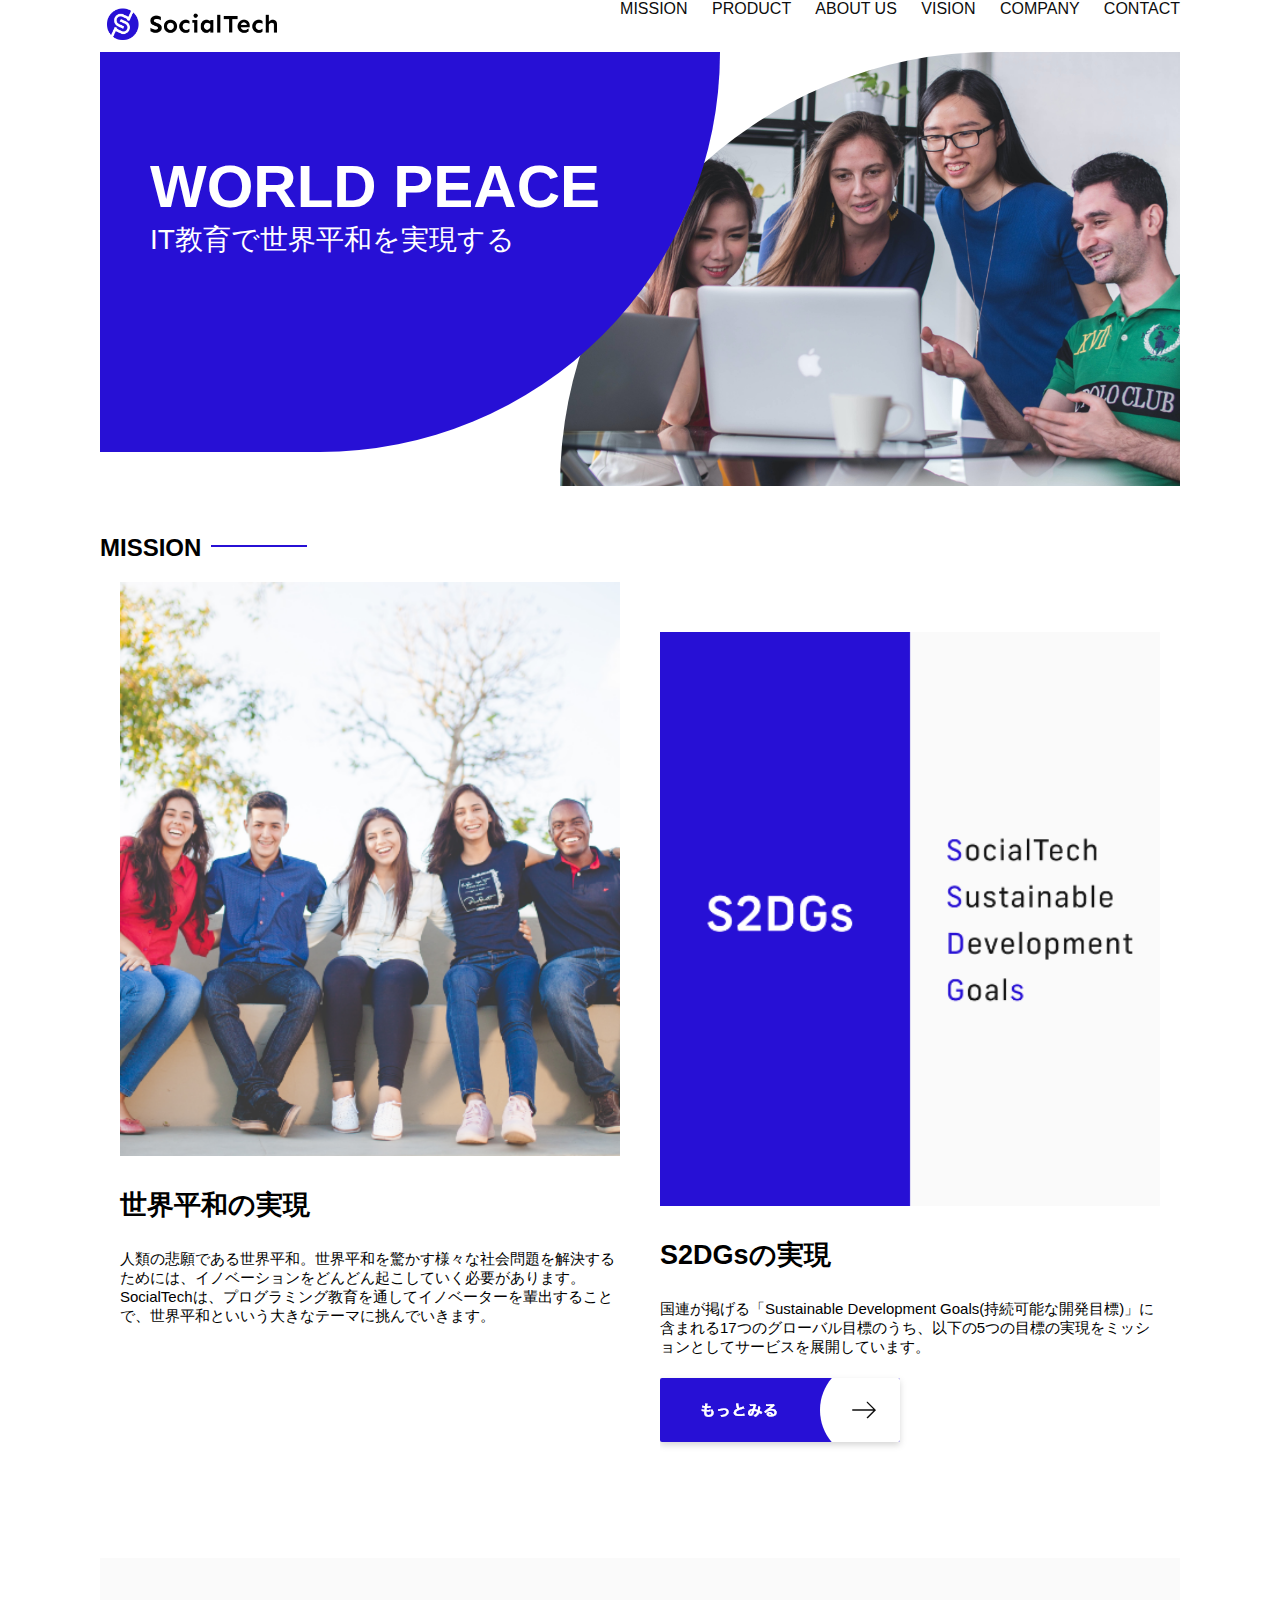
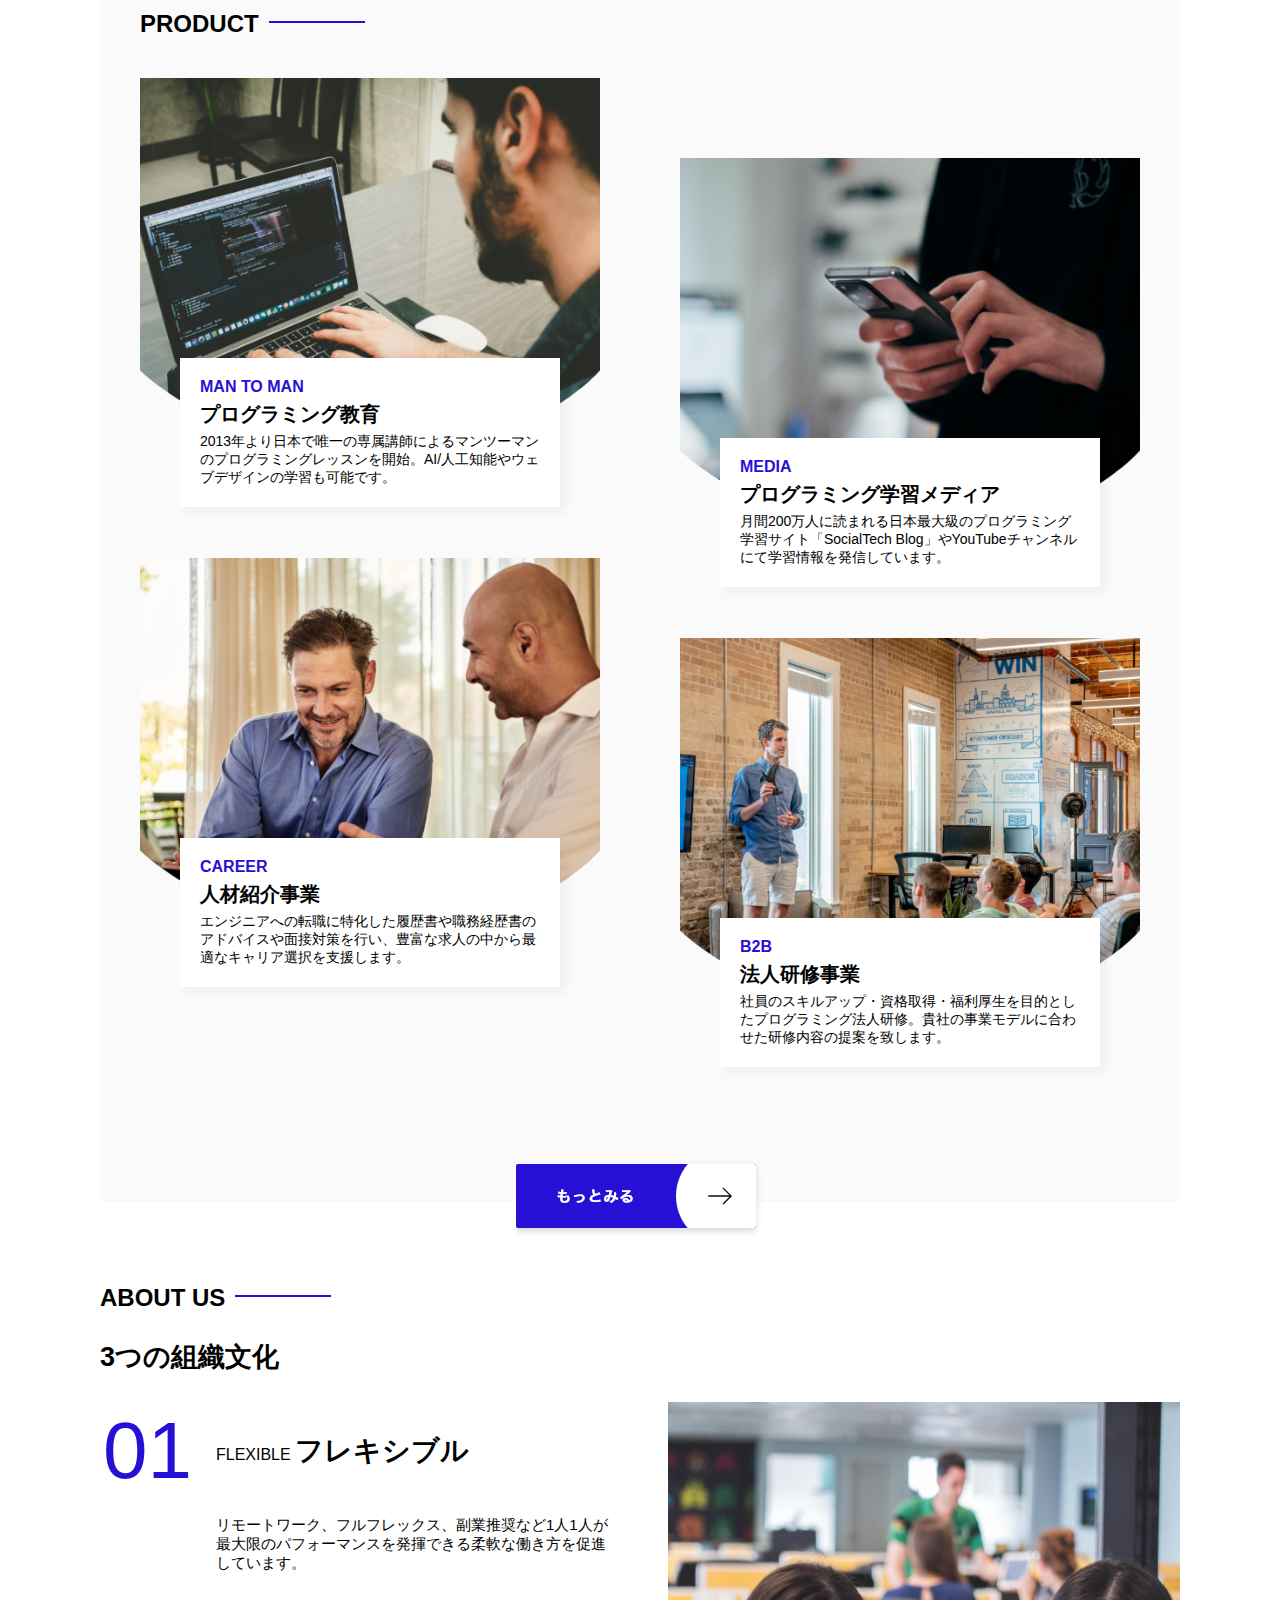
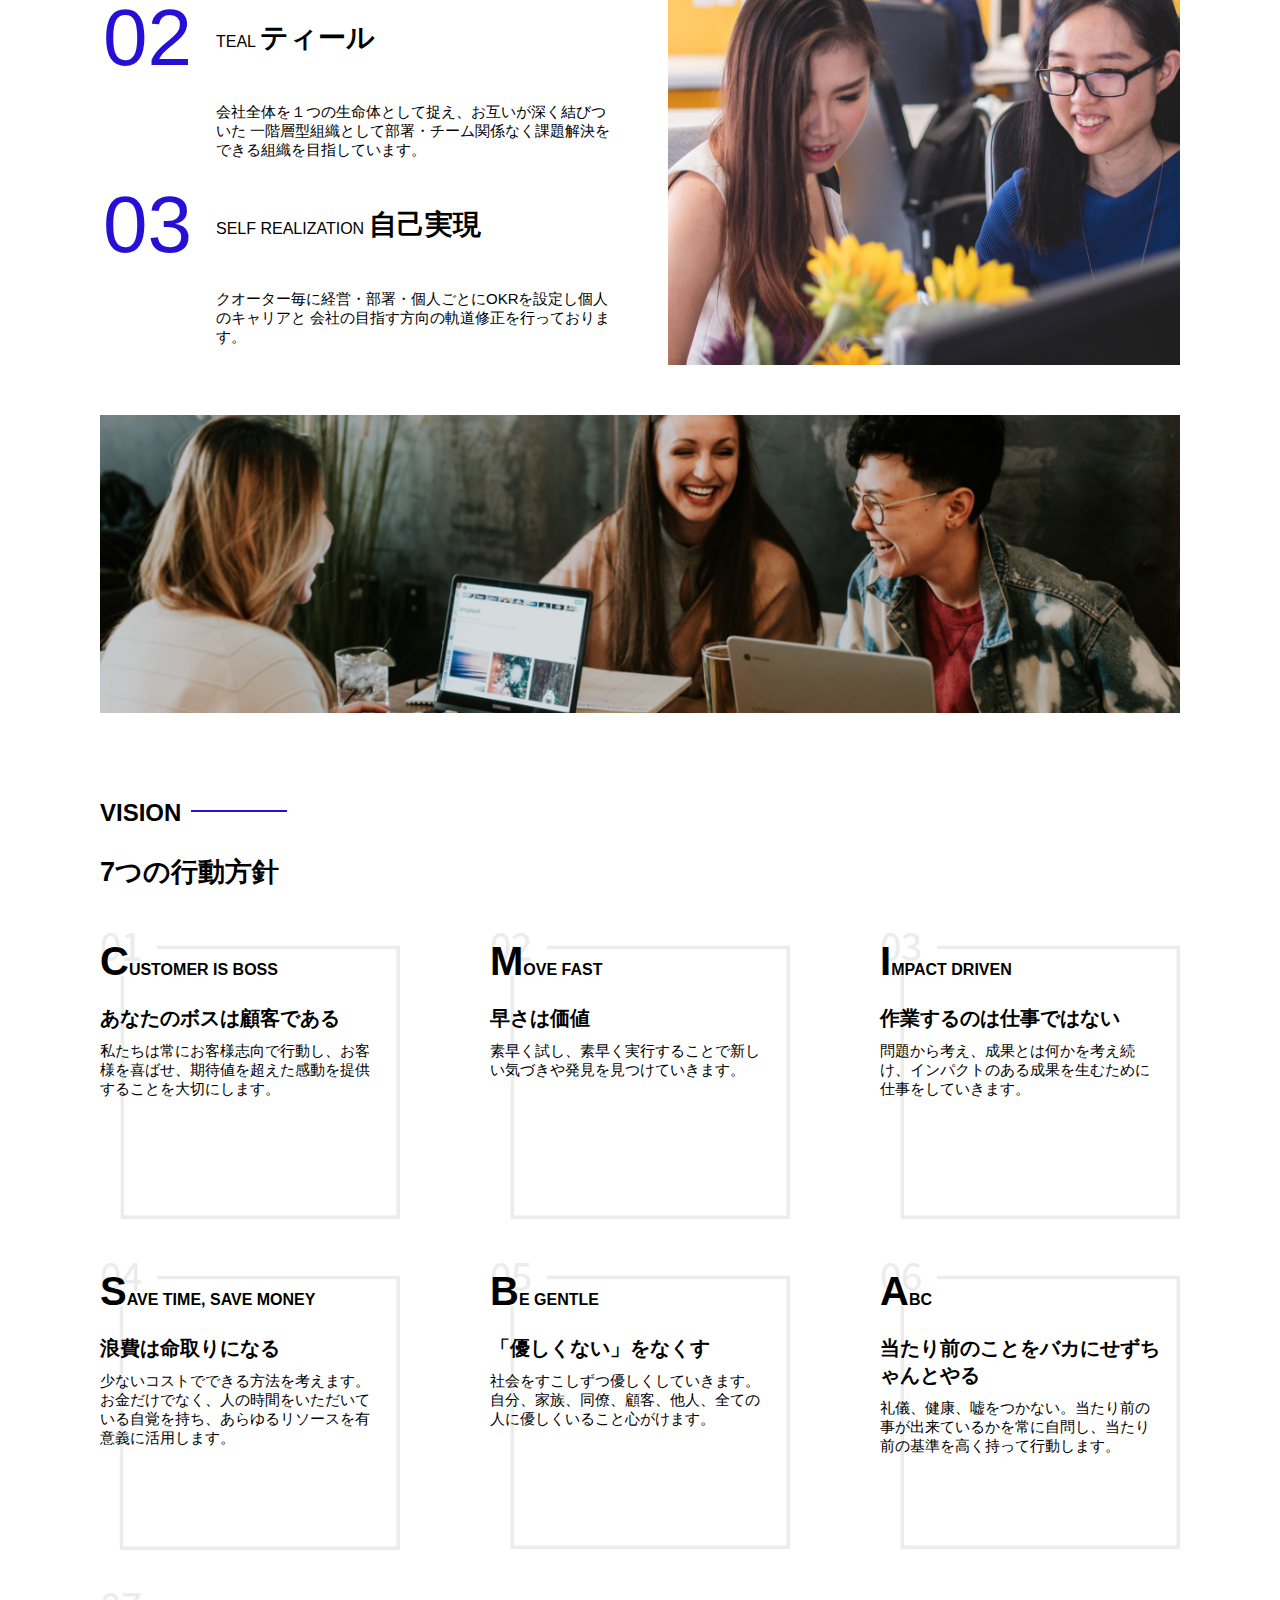
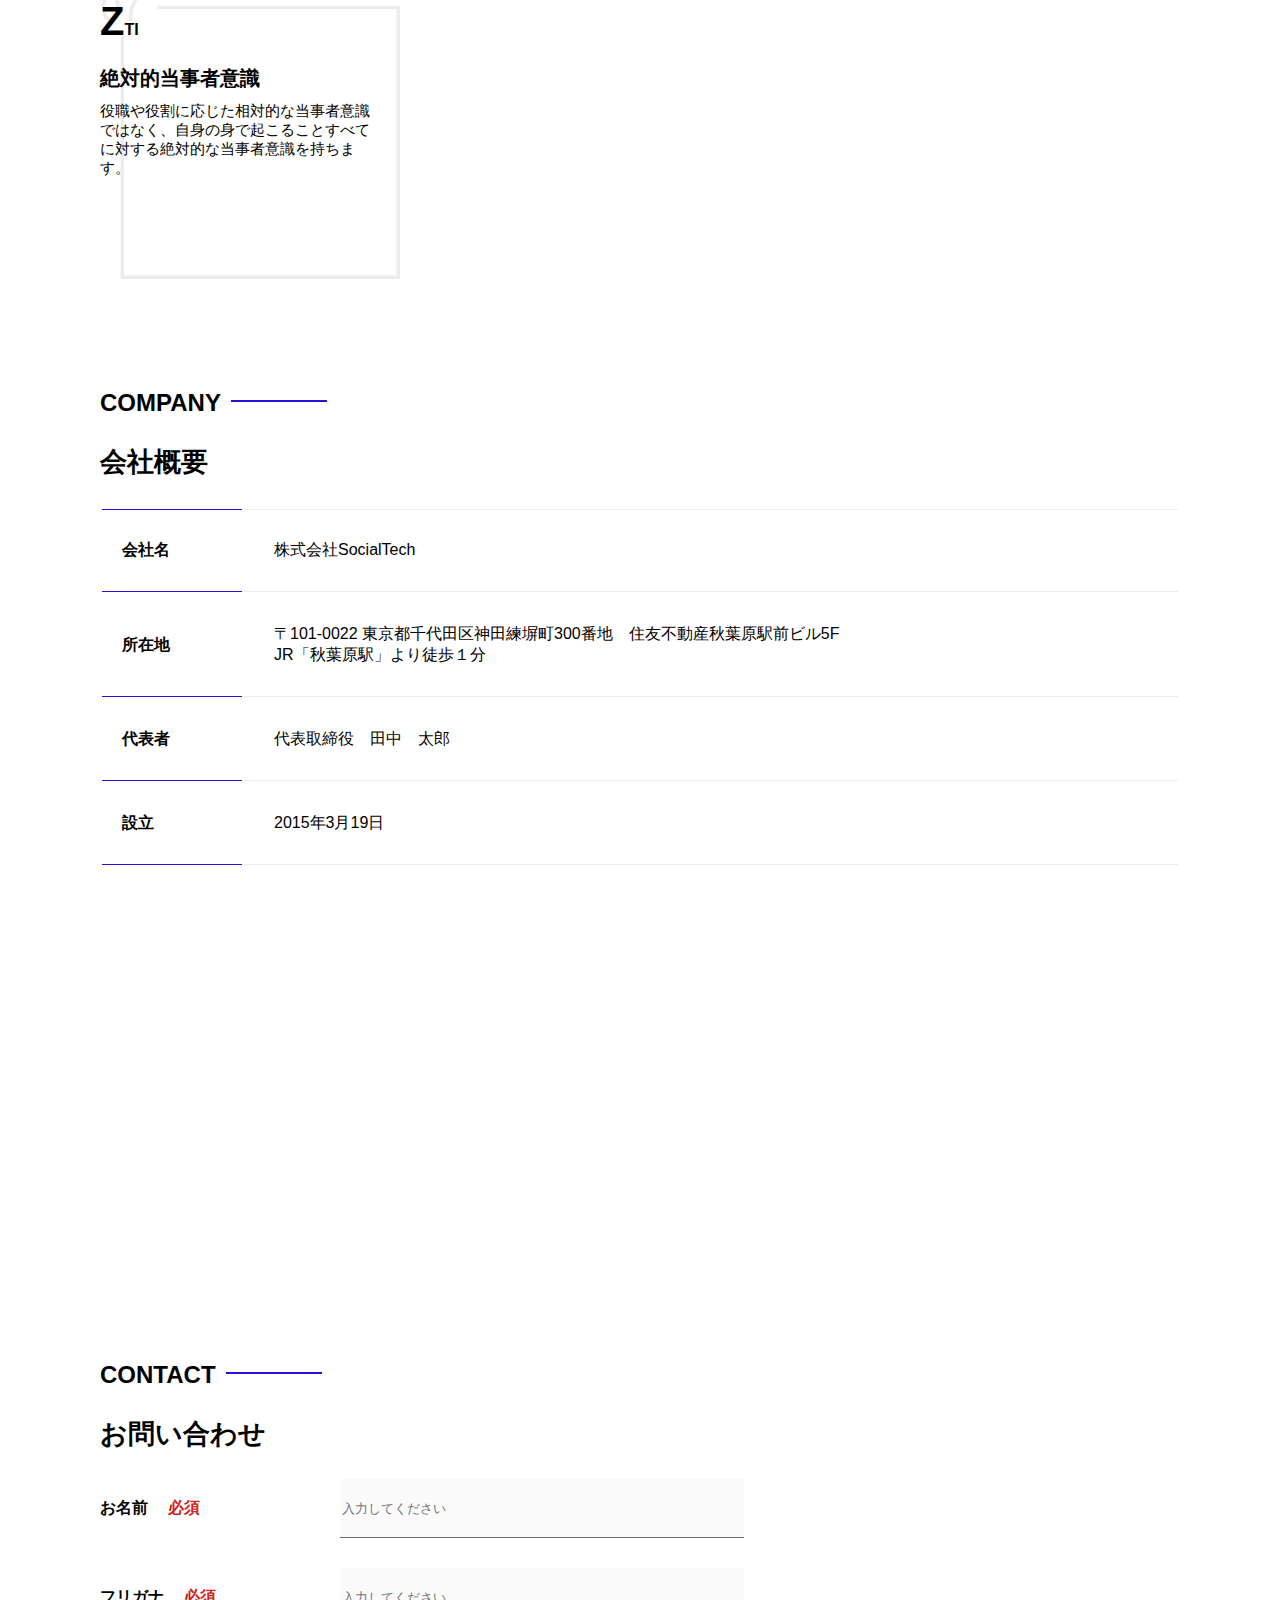
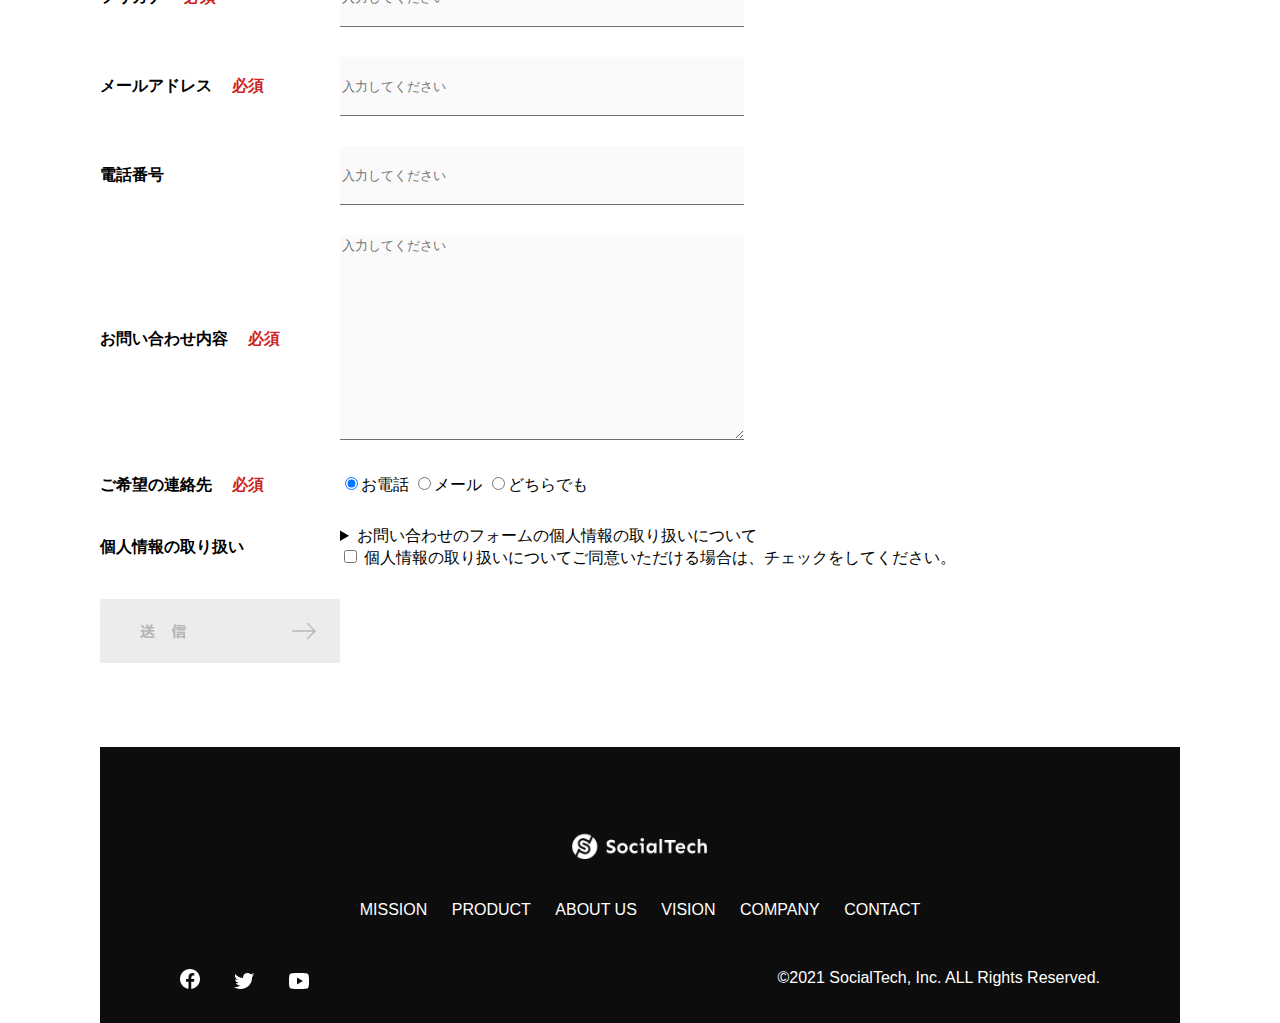
==== socialtech/index.html @ 797f492d "Add files via upload" ====
<!DOCTYPE html>
<html>
  <head>
    <title>SocialTech</title>
    <meta charset="utf-8">
    <meta name="description" content="SocialTech業界のリーディングカンパニーを目指します。">
    <meta name="viewport" content="width=device-width, initial-scale=1.0">
    <link rel="stylesheet" href="style.css">
  </head>
  <body>
    <header>
      <!--ロゴ-->
      <a href="index.html" id="logo"><img src="images/logo.png" alt="トップページに戻る"></a>

      <!--PC用ナビゲーション-->
      <nav id="nav-pc">
        <a href="mission.html">MISSION</a>
        <a href="product.html">PRODUCT</a>
        <a href="index.html#aboutus">ABOUT US</a>
        <a href="index.html#vision">VISION</a>
        <a href="index.html#company">COMPANY</a>
        <a href="index.html#contact">CONTACT</a>
      </nav>
      <!--スマホ用メニューボタン-->
      <img id="menu-sp" src="images/button-menu.png" alt="ナビゲーションを開く" onclick="document.getElementById('nav-sp').style.display = 'block'">
      
      <!--スマホ用ナビゲーション-->
      <nav id="nav-sp">
        <img id="close" src="images/button-close.png" alt="ナビゲーションを閉じる"　onclick="document.getElementById('nav-sp').style.display = 'none'">
        <a id="logo-sp"　href="index.html" onclick="document.getElementById('nav-sp').style.display = 'none'">
        <img src="images/logo-sp.png" alt="トップページに戻る"></a>
        <a class="menu" href="mission.html" onclick="document.getElementById('nav-sp').style.display = 'none'">MISSION</a>
        <a class="menu" href="product.html" onclick="document.getElementById('nav-sp').style.display = 'none'">PRODUCT</a>
        <a class="menu" href="index.html#aboutus" onclick="document.getElementById('nav-sp').style.display = 'none'">ABOUT US</a>
        <a class="menu" href="index.html#vision"
         onclick="document.getElementById('nav-sp').style.display = 'none'">VISION</a>
        <a class="menu" href="index.html#company"
         onclick="document.getElementById('nav-sp').style.display = 'none'">COMPANY</a>
        <a class="menu" href="index.html#contact"
        onclick="document.getElementById('nav-sp').style.display = 'none'">CONTACT</a>
        <div id="sns">
          <a href="https://www.facebook.com/sejuku2013"><img src="images/button-facebook.png" alt="Facebookのリンク"></a>
          <a href="https://twitter.com/samuraijuku"><img src="images/button-twitter.png" alt="Twitterのリンク"></a>
          <a href="https://www.youtube.com/channel/UCCFOQO5aDK0xXam4cUQXT8g"><img src="images/button-youtube.png" alt="YouTubeのリンク"></a>
        </div>
      </nav>
    </header>
    <main>
      <article>
        <!--メインビジュアル-->
        <section id="main-visual">
          <div id="main-message">
            <h1>WORLD PEACE</h1>
            <p>IT教育で世界平和を実現する</p>
          </div>
          <img src="images/index/index-main.png" alt="PCの周りに集まる多国籍の仲間たち">
        </section>
        <!--ミッション-->
        <section id="mission">
          <h2 class="index-h2">MISSION</h2>
          <div id="mission-flex">
            <div>
              <img id="mission-photo" src="images/index/index-mission.png" alt="屋外のベンチで写真を撮影する多国籍の仲間たち">
              <h3>世界平和の実現</h3>
              <p>
                人類の悲願である世界平和。世界平和を驚かす様々な社会問題を解決するためには、イノベーションをどんどん起こしていく必要があります。SocialTechは、プログラミング教育を通してイノベーターを輩出することで、世界平和といいう大きなテーマに挑んでいきます。
              </p>
            </div>
            <div>
              <img id="s2dgs" src="images/index/s2dgs.png" alt="S2DGs">
              <h3>S2DGsの実現</h3>
              <p>国連が掲げる「Sustainable Development Goals(持続可能な開発目標)」に含まれる17つのグローバル目標のうち、以下の5つの目標の実現をミッションとしてサービスを展開しています。</p>
              <a href="mission.html">
                <img src="images/button-more.png" alt="もっと見る">
              </a>
            </div>
          </div>
        </section>
        <!--プロダクト-->
        <section id="product">
          <h2 class="index-h2">PRODUCT</h2>
          <div>
            <div id="product-left">
              <div>
                <img class="product-photo" src="images/index/index-mantoman.png" alt="PCでコードを書く男性">
                <div class="product-explain">
                  <span>MAN TO MAN</span>
                  <h3>プログラミング教育</h3>
                  <p>2013年より日本で唯一の専属講師によるマンツーマンのプログラミングレッスンを開始。AI/人工知能やウェブデザインの学習も可能です。</p>
                </div>
              </div>
              <div>
                <img class="product-photo" src="images/index/index-career.png" alt="笑顔で話し合う２人の男性">
                <div class="product-explain">
                  <span>CAREER</span>
                  <h3>人材紹介事業</h3>
                  <p>エンジニアへの転職に特化した履歴書や職務経歴書のアドバイスや面接対策を行い、豊富な求人の中から最適なキャリア選択を支援します。</p>
                </div>
              </div>
            </div>
            <div id="product-right">
              <div>
                <img class="product-photo" src="images/index/index-media.png" alt="スマートフォンを操作する人">
                <div class="product-explain">
                  <span>MEDIA</span>
                  <h3>プログラミング学習メディア</h3>
                  <p>月間200万人に読まれる日本最大級のプログラミング学習サイト「SocialTech Blog」やYouTubeチャンネルにて学習情報を発信しています。</p>
                </div>
              </div>
              <div>
                <img class="product-photo" src="images/index/index-b2b.png" alt="講演中の男性とそれを聴く人々">
                <div class="product-explain">
                  <span>B2B</span>
                  <h3>法人研修事業</h3>
                  <p>社員のスキルアップ・資格取得・福利厚生を目的としたプログラミング法人研修。貴社の事業モデルに合わせた研修内容の提案を致します。</p>
                </div>
              </div>
            </div>
          </div>
          <div>
            <a id="product-more" href="product.html">
              <img src="images/button-more.png" alt="もっとみる">
            </a>
          </div>
        </section>
        <!--ABOUT US-->
        <section id="aboutus">
          <h2 class="index-h2">ABOUT US</h2>
          <h3>3つの組織文化</h3>
          <div>
            <table class="culture-table">
              <tr>
                <td>
                  <span class="culture-num">01</span>
                </td>
                <td>
                  <span class="culture-en">FLEXIBLE</span>
                  <span class="culture-jp">フレキシブル</span>
                </td>
              </tr>
              <tr>
                <td>
                  <!--空のセル-->
                </td>
                <td>
                  <p class="culture-description">
                    リモートワーク、フルフレックス、副業推奨など1人1人が最大限のパフォーマンスを発揮できる柔軟な働き方を促進しています。
                  </p>
                </td>
              </tr>
              <tr>
                <td>
                  <span class="culture-num">02</span>
                </td>
                <td>
                  <span class="culture-en">TEAL</span>
                  <span class="culture-jp">ティール</span>
                </td>
              </tr>
              <tr>
                <td>
                  <!--空のセル-->
                </td>
                <td>
                  <p class="culture-description">
                    会社全体を１つの生命体として捉え、お互いが深く結びついた
                    一階層型組織として部署・チーム関係なく課題解決をできる組織を目指しています。
                  </p>
                </td>
              </tr>
              <tr>
                <td>
                  <span class="culture-num">03</span>
                </td>
                <td>
                  <span class="culture-en">SELF REALIZATION</span>
                  <span class="culture-jp">自己実現</span>
                </td>
              </tr>
              <tr>
                <td>
                  <!--空のセル-->
                </td>
                <td>
                  <p class="culture-description">
                    クオーター毎に経営・部署・個人ごとにOKRを設定し個人のキャリアと
                    会社の目指す方向の軌道修正を行っております。
                  </p>
                </td>
              </tr>
            </table>
            <img class="culuture-img" src="images/index/index-aboutus1.png" alt="笑顔で話し合う２人の女性">
          </div>
          <img class="culture-img2" src="images/index/index-aboutus2.png" alt="笑顔で話し合う男女">
        </section>
        <!--VISION-->
        <section id="vision">
          <h2 class="index-h2">VISION</h2>
          <h3>7つの行動方針</h3>
          <div>
            <div class="vision-box">
              <img src="images/index/vision-01.png" alt="01">
              <span>
                <h4>CUSTOMER IS BOSS</h4>
                <h5>あなたのボスは顧客である</h5>
                <p>私たちは常にお客様志向で行動し、お客様を喜ばせ、期待値を超えた感動を提供することを大切にします。</p>
              </span>
            </div>
            <div class="vision-box">
              <img src="images/index/vision-02.png" alt="02">
              <span>
                <h4>MOVE FAST</h4>
                <h5>早さは価値</h5>
                <p>素早く試し、素早く実行することで新しい気づきや発見を見つけていきます。</p>
              </span>
            </div>
            <div class="vision-box">
              <img src="images/index/vision-03.png" alt="03">
              <span>
                <h4>IMPACT DRIVEN</h4>
                <h5>作業するのは仕事ではない</h5>
                <p>問題から考え、成果とは何かを考え続け、インパクトのある成果を生むために仕事をしていきます。</p>
              </span>
            </div>
            <div class="vision-box">
              <img src="images/index/vision-04.png" alt="04">
              <span>
                <h4>SAVE TIME, SAVE MONEY</h4>
                <h5>浪費は命取りになる</h5>
                <p>少ないコストでできる方法を考えます。お金だけでなく、人の時間をいただいている自覚を持ち、あらゆるリソースを有意義に活用します。</p>
              </span>
            </div>
            <div class="vision-box">
              <img src="images/index/vision-05.png" alt="05">
              <span>
                <h4>BE GENTLE</h4>
                <h5>「優しくない」をなくす</h5>
                <p>社会をすこしずつ優しくしていきます。自分、家族、同僚、顧客、他人、全ての人に優しくいること心がけます。</p>
              </span>
            </div>
            <div class="vision-box">
              <img src="images/index/vision-06.png" alt="06">
              <span>
                <h4>ABC</h4>
                <h5>当たり前のことをバカにせずちゃんとやる</h5>
                <p>礼儀、健康、嘘をつかない。当たり前の事が出来ているかを常に自問し、当たり前の基準を高く持って行動します。</p>
              </span>
            </div>
            <div class="vision-box">
              <img src="images/index/vision-07.png" alt="07">
              <span>
                <h4>ZTI</h4>
                <h5>絶対的当事者意識</h5>
                <p>役職や役割に応じた相対的な当事者意識ではなく、自身の身で起こることすべてに対する絶対的な当事者意識を持ちます。</p>
              </span>
            </div>
          </div>
        </section>
        <!--COMPANY-->
        <section id="company">
          <h2 class="index-h2">COMPANY</h2>
          <h3>会社概要</h3>
          <table id="company-table">
            <tr>
              <th class="tableheader-first">会社名</th>
              <td class="cell-first">株式会社SocialTech</td>
            </tr>
            <tr>
              <th class="tableheader">所在地</th>
              <td class="cell">〒101-0022 東京都千代田区神田練塀町300番地　住友不動産秋葉原駅前ビル5F<br>JR「秋葉原駅」より徒歩１分</td>
            </tr>
            <tr>
              <th class="tableheader">代表者</th>
              <td class="cell">代表取締役　田中　太郎</td>
            </tr>
            <tr>
              <th class="tableheader">設立</th>
              <td class="cell">2015年3月19日</td>
            </tr>
          </table>
          <iframe 
          src="https://www.google.com/maps/embed?pb=!1m18!1m12!1m3!1d3240.068855133681!2d139.77207767578852!3d35.69992317258122!2m3!1f0!2f0!3f0!3m2!1i1024!2i768!4f13.1!3m3!1m2!1s0x60188fee13660e23%3A0x77137876edf742ac!2z5L2P5Y-L5LiN5YuV55Sj56eL6JGJ5Y6f6aeF5YmN44OT44Or!5e0!3m2!1sja!2sjp!4v1716347669887!5m2!1sja!2sjp"
           style="border:0;" allowfullscreen="" loading="lazy">
        </iframe>
        </section>
        <!--お問い合わせフォーム-->
        <section id="contact">
          <h2 class="index-h2">CONTACT</h2>
          <h3>お問い合わせ</h3>
          <form>
            <div>
              <div class="contact-heading">
                <label class="contact-label">お名前<span class="contact-span">必須</span></label>
              </div>
              <div>
                <input type="text" name="name" placeholder="入力してください" class="contact-textbox">
              </div>
            </div>
            <div>
              <div class="contact-heading">
                <label class="contact-label">フリガナ<span class="contact-span">必須</span></label>
              </div>
              <div>
                <input type="text" name="hurigana" placeholder="入力してください"class="contact-textbox">
              </div>
            </div>
            <div>
              <div class="contact-heading">
               <label class="contact-label">メールアドレス<span class="contact-span">必須</span></label>
              </div>
              <div>
                <input type="text" name="email" placeholder="入力してください"class="contact-textbox">
              </div>
            </div>
           <div>
             <div class="contact-heading">
              <label class="contact-label">電話番号</label>
             </div>
             <div>
              <input type="text" name="tel" placeholder="入力してください"class="contact-textbox">
             </div>
            </div>
            <div>
              <div class="contact-heading">
                <label class="contact-label">お問い合わせ内容<span class="contact-span">必須</span></label>
              </div>
              <div>
                <textarea class="contact-textarea" placeholder="入力してください"　name="message"></textarea>
              </div>
            </div>
            <div>
              <div class="contact-heading">
                <label class="contact-label">ご希望の連絡先<sapn class="contact-span">必須</sapn></label>
              </div>
              <div>
                <input class="radiobutton" type="radio" value="tel" name="contact" checked><label>お電話</label>
                <input class="radiobutton" type="radio" value="mail" name="contact" ><label>メール</label>
                <input class="radiobutton" type="radio" value="both" name="contact" ><label>どちらでも</label>
              </div>
            </div>
            <div>
              <div class="contact-heading">
                <label class="contact-label">個人情報の取り扱い</label>
              </div>
              <div>
                <details>
                  <summary>お問い合わせのフォームの個人情報の取り扱いについて</summary>
                  <div>
                    <sppan>1.組織の名称又は氏名</sppan><br>
                    株式会社SocialTech<br><br>
                    <span>２．個人情報保護管理者（若しくはその代理人）の氏名又は職名、所属及び連絡先
                      鈴木 一郎 コーポレート部</span><br>
                      メールアドレス：samurai@example.com<br>
                      TEL：03-1234-5678<br>
                      <span>３．個人情報の利用目的</span><br>
                    ・本サービス及び本サービスに関連する情報の提供又はそれらに関する連絡のため<br>
                    ・ユーザーの本人確認のため<br>
                    ・当社サービスのご案内のため<br>
                    ・当社の商品等の広告または宣伝（電子メールによるものを含むものとします。）<br><br>
                    <span>４．個人情報の取り扱い業務の委託</span><br>
                    個人情報の取扱業務の全部または一部を外部に業務委託する場合があります。<br>
                    その際、弊社は、個人情報を適切に保護できる管理体制を敷き実行していることを条件として<br>
                    委託先を厳選したうえで、機密保持契約を委託先と締結し、お客様の個人情報を厳密に管理させます。<br><br>
                    <span>５．個人情報の開示等の請求</span><br>
                    お客様は、弊社に対してご自身の個人情報の開示等（利用目的の通知、開示、内容の訂正・追加・削除、利用の停止または消去、第三者への提供の停止）に関して、当社問合わせ窓口に申し出ることができます。<br>
                    その際、弊社はお客様ご本人を確認させていただいたうえで、合理的な期間内に対応いたします。<br><br>
                    なお、個人情報に関する弊社問合わせ先は、次の通りです。<br><br>
                    株式会社SocialTech　個人情報問合せ窓口<br>
                    〒101-0022 東京都千代田区神田練塀町300番地 住友不動産秋葉原駅前ビル5F<br>
                    メールアドレス：samurai@example.com　TEL：03-1234-5678<br><br>
                    <span>６．個人情報を提供されることの任意性について</span><br><br>
                    お客様がご自身の個人情報を弊社に提供されるか否かは、お客様のご判断によりますが、もしご提供されない場合には、適切なサービスが提供できない場合がありますので予めご了承ください。
                  </div>
                </details>
                <input type="checkbox" name="agree">
                <span>個人情報の取り扱いについてご同意いただける場合は、チェックをしてください。</span>
              </div>
            </div>
            <input type="image" src="images/button-submit.png" alt="送信する">
          </form>
        </section>
      </article>
      <footer>
        <div id="footer-logo">
          <img src="images/logo-sp.png" alt="SocialTech">
        </div>
        <div id="footer-link">
          <a href="mission.html">MISSION</a>
          <a href="product.html">PRODUCT</a>
          <a href="index.html#aboutus">ABOUT US</a>
          <a href="index.html#vision">VISION</a>
          <a href="index.html#company">COMPANY</a>
          <a href="index.html#contact">CONTACT</a>
        </div>
        <div id="sns-footer">
          <a href="https://www.facebook.com/sejuku2013"><img src="images/button-facebook.png" alt="Facebookのリンク"></a>
          <a href="https://twitter.com/samuraijuku"><img src="images/button-twitter.png" alt="Twitterのリンク"></a>
          <a href="https://www.youtube.com/channel/UCCFOQO5aDK0xXam4cUQXT8g"><img src="images/button-youtube.png" alt="YouTubeのリンク"></a>
          <span id="copyright">&copy;2021 SocialTech, Inc. ALL Rights Reserved.</span>
        </div>
      </footer>
    </main>

  </body>
</html>
---- socialtech/style.css ----
/*PC,スマホ共通スタイル*/
body{
  font-family:"Source Sans Pro","Hiragino Kaku Gothic ProN", "Meiryo", "Arial", sans-serif;
}
p{
  font-size:15px;
}
/*==============
　PC用のスタイル
================*/
@media screen and (min-width:768px){
  /*横幅設定*/
  body{
  max-width:1080px;
  min-width:960px;
  margin:0 auto 0 auto;
  }
 /*ヘッダー*/
 header{
  display:flex;
  justify-content:space-between;
 }
/*ナビゲーションのリンクの装飾設定*/
#nav-pc > a{
  text-decoration:none;
  margin-left:20px;
}
#nav-pc > a:link{
  color:#0d0d0d;
}
#nav-pc > a:visited{
  color:#0d0d0d;
}
#nav-pc > a:hover{
  color:#0d0d0d;
  text-decoration:underline;
}
#nav-pc > a:active{
  color:#0d0d0d
}
/*スマホ用ナビを非表示*/
#nav-sp,
#menu-sp{
  display:none;
}
/*メインビジュアル*/
#main-visual{
  position:relative;
  height:400px;
}
#main-message{
  position:absolute;
  top:0;
  left:0;
  background-color:#2710d5;
  color:#ffffff;
  border-radius:0 0 476px 0;
  max-width:620px;
  height:100%;
  width:100%;
  z-index:11;
}
#main-message > h1{
  font-size:60px;
  font-weight:bold;
  margin:100px 0 0 50px;
}
#main-message > p{
  font-size: 28px;
  margin:0 0 0 50px;
}
#main-visual > img{
  max-width:620px;
  border-radius:476px 0 0 0 ;
  position:absolute;
  top:0;
  right:0;
  z-index:10;
}
/*見出し*/
h2{
  margin:40px 0 0 0;
}
h2::after{
  content: url("images/line.png");
  margin-left:10px;
}
h3{
  font-size:27px;
}
/*ミッション*/
#mission{
  margin:80px auto 80px auto;
  width:100%;
}
#mission-flex{
  width:100%;
  display:flex;
}

#mission-flex > div{
  width:50%;
  margin:20px;
}
#mission-photo{
  width:100%;
}
#s2dgs{
  margin-top:50px;
  width:100%;
}

/*プロダクト*/
#product{
  background-color:#fafafa;
  margin:80px 0 80px 0;
  padding:10px 40px 0px 40px;
}
/*外枠*/
#product > div{
  margin-top:40px;
  display:flex;
}
/*左のカラム*/
#product-left{
  width:50%;
  margin-right:20px;
}
/*右のカラム*/
#product-right{
  width:50%;
  margin-left:20px;
  margin-top:80px;
}
/*画像+説明の枠*/
#product-left > div{
  position:relative;
  height:480px;
  margin-right:20px;
}
#product-right > div{
  position:relative;
  height:480px;
  margin-left:20px;
}

/*画像*/
.product-photo{
  width:100%;
}
/*説明文の枠*/
.product-explain{
  background-color:#ffffff;
  position:absolute;
  left:0;
  top:280px;
  margin:0 40px 0 40px;
  padding:20px;
  box-shadow:5px 5px 10px rgba(0,0,0,0.05);
}

/*説明文の英語*/
.product-explain > span{
  color:#2710d5;
  font-weight:bold;
  font-size:16px;
  margin:0;
}
/*説明文の見出し*/
.product-explain > h3{
  font-size:20px;
  margin:5px 0 5px 0;
}
/*説明文*/
.product-explain > p{
  font-size:14px;
  margin:0;
}
/*「もっとみる」ボタン*/
#product-more{
margin: 0 auto -42px auto;
}
/*ABOUT US*/
#aboutus{
  margin:80px auto 80px auto;
}
/*3つの組織文化と画像を入れる枠*/
#aboutus > div{
  display: flex;
}
/*画像*/
.culture-img{
  width:100%;
  align-self:flex-start;
}
.culture-img2{
  margin-top:50px;
  width:100%;
}
/*3つの組織文化の表*/
.culture-table{
  margin-right:50px;
}
/*番号*/
.culture-num{
  font-size:80px;
  color:#2710d5;
  margin:0 20px 0 0;
}
/*組織文化英語*/
.culuture-en{
  color:#2710d5;
  font-weight:bold;
  font-size:24px;
  display:block;
}
/*組織文化日本語*/
.culture-jp{
  font-size:28px;
  font-weight:bold;
}
/*説明文*/
.culuture-description{
  margin:0;
}
/*ビジョン*/
#vision{
  margin:80px auto 80px auto;
}
/*セクション内の外枠*/
#vision > div{
  width:100%;
  display:flex;
  justify-content:space-between;
  flex-wrap:wrap;
}
/*7つの行動指針の枠*/
.vision-box{
  width:300px;
  height:300px;
  margin-bottom:30px;
  position:relative;
}
.vision-box > img{
  width:100%;
  height:auto;
  position:absolute;
  top:0;
  left:0;
  z-index:30;
}
.vision-box > span{
  position:absolute;
  top:0;
  left:0;
  z-index:31;
  margin-right:20px;
}
.visionbox > span > h4{
  color:#2710d5;
  font-size:19px;
  margin:80px 0 0 0;
}
.vision-box > span > h4::first-letter{
  font-size:40px;
}
.vision-box > span >h5{
  font-size:20px;
  margin:0 0 0 0;
}
.vision-box > span > p{
  margin:10px 0 0 0;
}
/*会社概要*/
#company{
  margin:80px auto 80px auto;
}
#company-table{
  width:100%;
}
.tableheader{
  text-align:left;
  padding:20px;
  border-bottom-color:#2710d5;
  border-bottom-width:1px;
  border-bottom-style:solid;
  width:100px;
}
.tableheader-first{
  text-align:left;
  padding:20px;
  border-bottom-color:#2710d5;
  border-bottom-width:1px;
  border-bottom-style:solid;
  border-top-color:#2710d5;
  border-top-width:1px;
  border-top-style:solid;
  width:100px;
}
.cell{
  padding:30px;
  border-bottom-color:#ececec;
  border-bottom-width:1px;
  border-bottom-style:solid;
}
.cell-first{
  padding:30px;
  border-bottom-color:#ececec;
  border-bottom-width:1px;
  border-bottom-style:solid;
  border-top-color:#ececec;
  border-top-width:1px;
  border-top-style:solid;
}
#company > iframe{
  width:100%;
  height:368px;
  margin-top:40px;
}
/*お問い合わせ*/
#contact{
  margin:80px auto 80px auto;
}
/*外枠*/
#contact > form > div{
  display:flex;
  flex-direction:row;
  flex-wrap:wrap;
  padding-bottom:30px;
}

/*左列の見出し*/
.contact-heading{
  width:240px;
  align-self:center;
}
/*見出しのラベル*/
.contact-label{
  font-weight:bold;
}
/*必須*/
.contact-span{
  color:#ce2222;
  margin:0 0 0 20px;
  font-weight:bold;
}
/*テキストボックス*/
.contact-textbox{
  border-top:0;
  border-left:0;
  border-right:0;
  border-bottom-width:1px;
  border-bottom-color:#707070;
  border-bottom-style:solid;
  background-color:#fafafa;
  width:400px;
  height:56px;
}
/*お問い合わせ内容のテキストエリア*/
.contact-textarea{
  border-top:0;
  border-left:0;
  border-right:0;
  border-bottom-width:1px;
  border-bottom-color:#707070;
  border-bottom-style:solid;
  background-color:#fafafa;
  width:400px;
  height:200px;
}
/*個人情報の取り扱い*/
details{
  width:700px;
}
details > div{
  background-color:#fafafa;
  padding:20px;
}
details > div > span{
  font-weight:bold;
}

/*フッター*/
footer{
  background-color:#0d0d0d;
  text-align: center;
  padding:80px 80px 30px 80px;
}
#footer-logo{
  margin-bottom:30px;
}
#footer-link{
  margin-bottom:50px;
}
#footer-link > a{
  text-decoration:none;
  margin:10px;
}
#footer-link > a:link{
  color:#ffffff;
}
#footer-link > a:visited{
  color:#ffffff;
}
#footer-link > a:hover{
  color:#ffffff;
  text-decoration:underline;
}
#footer-link > a:active{
  color:#ffffff;
}
#sns-footer{
  text-align:left;
  width:100%;
}
#sns-footer > a{
  margin-right:30px;
}
#copyright{
  color:#ffffff;
  float:right;
}
/*mission.html用スタイル*/
/*ミッションのメインビジュアル*/
#mission-main{
  height:496px;
  width:100%;
  background-image:url("images/mission/mission-main.png");
  background-repeat:no-repeat;
  background-position-y:center;
}
#mission-title{
  background-color:#2710d5;
  width:368px;
  color:#ffffff;
  height:496px;
  border-radius:0 248px  248px 0;
  position:relative;
}
#mission-title > h1{
  position:absolute;
  top:0;
  left:100px;
  font-size:80px;
}
#mission-title > span{
  position:absolute;
  top:200px;
  left:100px;
  font-size:26px;
}
#mission-title > div{
  position:absolute;
  top:350px;
  left:100px;
  font-size:16px;
}
#mission-s2dgs{
  width:100%;
  margin:20px;
}
.mission-h2{
  color:#2710d5;
  font-size:40px;
}
.mission-h2::after{
  content:none;
}
#mission-5goals{
  margin:20px;
  display:flex;
}
#mission-5goals > div {
  flex-grow:1;
  padding:20px;
}
#mission-5goals > div > div {
  margin-bottom:40px;
}
.fivegoals-image-riight{
  float:right;
  margin:20px;
}
.fivegoals-image-left{
  float:left;
  margin:20px;
}
.fivegoals-number{
  color:#2710d5;
  font-size:48px;
  margin:0;
}
.fivegoals-h3{
  font-size:28px;
  margin:0;
}
.fivegoals-p{
  margin:0;
}

/*プロダクトページ*/
#product-main{
  height:496px;
  width:100%;
  background-image:url("images/product/product-main.png");
  background-repeat:no-repeat;
  background-position-y:center;
}
#product-title{
  background-color:#2710d5;
  width:368px;
  color:#ffffff;
  height:496px;
  border-radius:0 248px 248px 0;
  position:relative;
}
#product-title > h1 {
  position:absolute;
  top:0;
  left:10px;
  font-size:80px;
}
#product-title > span {
  position:absolute;
  top:200px;
  left:100px;
  font-size:26px;
}
#product-title > div {
  position:absolute;
  top:350px;
  left:100px;
  font-size:16px;
}

/*セクション*/
.product-section1{
  position:relative;
  margin:20px;
  height:340px;
}
.product-section1 > img {
  position:abcolute;
  top:0;
  left:0;
  width:450px;
  margin:0 40px 30px 0;
  border-radius:0 432px 0 0;
}
.product-section1 > div {
  position:absolute;
  top:0;
  left:480px;
}
/*セクション*/
.product-section2{
  position:relative;
  margin:20px;
  height:340px;
}
.product-section2 > img {
  position:absolute;
  top:0;
  right:0;
  width:450px;
  margin:0 0 30px 40px;
  border-radius:432px 0 0 0;
}
.product-section2 > div {
  width:500px;
  position:absolute;
  top:0;
  left:0;
}
.product-h2{
  color:#2710d5;
  font-size:24px;
  margin:0;
}
.product-h3{
  font-size:28px;
  margin:0;
}
}
/*=====================
 スマートフォン用のスタイル
 ======================*/
 @media screen and (max-width:767px){
  /*ここにMISSIONページのスマートフォン用のCSSを記述する*/
  body{
    min-width:375px;
    margin:0;
  }
  /*PC用ナビゲーション非表示*/
  #nav-pc{
    display:none;
  }
  /*ハンバーガーメニュー*/
  #menu-sp{
    float:right;
    padding:0;
  }

 /*スマホ用ナビゲーションの表示切替*/
 /*初期状態、レイアウトと非表示設定*/
 #nav-sp{
  background-color:#2710d5;
  position:absolute;
  left:0;
  top:0;
  height:100%;
  width:100%;
  display:none;
  z-index:100;
 }
 /*　×ボタン　*/
 #close{
  position:absolute;
  top:20px;
  right:20px;
 }
 /*ナビゲーションメニュー用ロゴ*/
 #logo-sp{
  margin:80px 0 30px 20px;
 }
 /*ナビゲーションのリンクの装飾設定*/
 #nav-sp > a{
  display:block;
 }
 #nav-sp > a:link{
  color:#ffffff;
 }
 #nav-sp > a:visited{
  color:#ffffff;
 }
 #nav-sp >a:hover{
  color:#ffffff;
  text-decoration:underline;
 }
 #nav-sp > a:active{
  color:#ffffff;
 }
 #nav-sp > .menu{
  text-decoration:none;
  display:block;
  margin:0 20px 0 20px;
  height:44px;
  font-size:16px;
  background-image:url("images/arrow.png");
  background-repeat:no-repeat;
  background-position:right top;
 }
 #sns{
  position:absolute;
  bottom:20px;
  left:20px;
 }
 #sns > a{
  margin-right:30px;
 }

 /*メインビジュアル*/
 #main-visual{
  position:relative;
  height:470px;
  width:100%;
  overflow:hidden;
 }
 #main-visual > div {
  position:absolute;
  top:0;
  left:0;
  background-color:#2710d5;
  color:white;
  border-radius:0 0 476px 0;
  text-align:center;
  height:280px;
  width:100%;
  z-index:11;
 }
 #main-visual > div > h1 {
  font-size:28px;
  margin:90px 0 0 0;
 }
 #main-visual > div > p {
  margin:0;
 }
 #main-visual > img {
  width:100%;
  border-radius:476px 0 0 0;
  z-index:10;
  position:absolute;
  bottom:0;
  right:0;
 }

 /*見出し*/
 h2::after{
  content:url("images/line.png");
  margin-left:10px;
 }
 h3{
  font-size:24px;
  margin:10px 0 0 0;
 }
  
  /*ミッション*/
  #mission{
    margin:20px;
  }
  #mission-photo{
    width:100%;
  }
  #s2dgs{
    width:100%;
  }

  /*プロダクト*/
  #product{
    background-color:#fafafa;
    padding-top:10px;
  }
  #product h2{
    margin-left:20px;
  }
    /*外枠*/
    /*左右のカラム　スマホでは縦並び*/
    #product-left,
    #product-right{
      margin-right:20px;
      margin-left:20px;
    }

    /*画像＋説明の枠*/
    #product-left > div,
    #product-right > div{
      position:relative;
      height:540px;
    }
    /*説明文の枠*/
    .product-explain{
      background-color:#ffffff;
      position:absolute;
      left:0;
      bottom:50px;
      padding:20px;
      box-shadow:5px 5px 10px rgba(0,0,0,0.05);
    }
    .product-explain > span{
      color:#2710d5;
      font-weight:bold;
      font-size:16px;
      margin:0px;
    }
    .product-explain > h3{
      margin:10px 0 10px 0;
    }

    /*画像*/
    .product-photo{
      width:100%;
    }
    #product-more > img{
      margin:0 0 -42px 20px;
    }

    /*ABOUT US*/
    #aboutus{
      margin:80px 20px 80px 20px;
    }
    #aboutus > div{
      display:flex;
      flex-direction:column;
    }
    .culture-table{
      width:100%;
      padding-right:20px;
      order:2;
    }
    .culture-img{
      width:100%;
      order:1;
    }
    .culture-img2{
      width:100%;
    }
    .culture-num{
      font-size:80px;
      color:#2710d5;
    }
    .culutre-en{
      color:#2710d5;
      font-weight:bold;
      font-size:24px;
      display:block;
    }
    .culture-jp{
      display:block;
    }
    .culture-description{
      margin:0;
    }

    /*ビジョン*/
    #vision{
      margin:80px 20px 80px 20px;
    }

    .vision-box{
      width:300px;
      height:300px;
      margin-bottom:30px;
      position:relative;
    }

    .vision-box > img {
      width:100%;
      height:auto;
      position:absolute;
      top:0;
      left:0;
      z-index:30;
    }

    .vision-box > span{
      position:absolute;
      top:0;
      left:0;
      z-index:31;
      margin-right:20px;
    }

    .vision-box > span > h4 {
      color:#2710d5;
      font-size:19px;
      margin:60px 0 0 0;
    }

    .vision-box > span > h5 {
      font-size:20px;
      margin:0 0 0 0;
    }

    .vision-box > span > p {
      margin:10px 0 0 0;
    }

    /*会社概要*/
    #company{
      margin:0 20px 0 20px;
    }
    #company > h3 {
      margin-bottom:20px;
    }

    #company > table {
      width:100%;
    }
    .tableheader-first{
      text-align:left;
      padding:20px;
      border-bottom-color:#2710d5;
      border-bottom-width:1px;
      border-bottom-style:solid;
      border-top-color:#2710d5;
      border-top-width:1px;
      border-top-style:solid;
      width:50px;
    }
    .tableheader{
      text-align:left;
      padding:20px;
      border-bottom-color:#2710d5;
      border-bottom-width:1px;
      border-bottom-style:solid;
      width:50px;
    }
    .cell{
      padding:20px;
      border-bottom-color:#ececec;
      border-bottom-width:1px;
      border-bottom-style:solid;
    }
    .cell-first{
      padding:20px;
      border-bottom-color:#ececec;
      border-bottom-width:1px;
      border-bottom-style:solid;
      border-top-color:#ececec;
      border-top-width:1px;
      border-top-style:solid;
    }
    #company > iframe {
      width:100%;
      height:240px;
      margin:40px 0 0 0;
    }

    /*お問い合わせ*/
    #contact{
      margin:80px 20px 80px 20px;
    }
    #contact > h3 {
      margin-bottom:20px;
    }
    #contact > form > div {
      margin-bottom:20px;
    }
    .contact-heading{
      margin-bottom:20px;
    }

    /*ラベル*/
    .contact-label{
      font-weight:bold;
    }
    /*必須*/
    .contact-span{
      color:#ce2222;
      margin:0 0 0 20px;
      font-weight:bold;
    }
    .contact-textbox{
      height:56px;
      border-top:0;
      border-left:0;
      border-right:0;
      background-color:#fafafa;
      border-bottom-color:#707070;
      border-bottom-width:1px;
      border-style:solid;
      min-width:300px;
      width:100%;
    }
    .contact-textarea{
      height:150px;
      border-top:0;
      border-left:0;
      border-right:0;
      background-color:#fafafa;
      width:100%;
    }
    .radiobutton{
      margin-bottom:20px;
    }
    .radiobutton + label::after {
      content:"\A";
      white-space:pre;
    }

    /*フッター*/
    footer{
      background-color:#0d0d0d;
      padding:30px 20px 50px 20px;
    }
    #footer-logo{
      margin-bottom:30px;
    }
    #footer-link{
      margin-bottom:50px;
    }
    #footer-link > a {
      text-decoration:none;
      margin:0 20px 30px 0;
      display:block;
      background-image:url("images/arrow.png");
      background-repeat:no-repeat;
      background-position:right top;
    }
    #footer-link > a:link {
      color:#ffffff;
    }
    #footer-link > a:visited {
      color:#ffffff;
    }
    #footer-link > a:hover {
      color:#ffffff;
      text-decoration:underline;
    }
    #footer-link > a:active{
      color:#ffffff;
    }

    #sns-footer > a {
      margin-right:30px;
    }
    #copyright{
      font-size:12px;
      display:block;
      margin-top:30px;
      color:#ffffff;
    }

    /*mission.html用スタイル*/
    /*ミッションのメインビジュアル*/
    #mission-main{
      height:256px;
      width:100%;
      background-image:url("images/mission/mission-main.png");
      background-repeat:no-repeat;
      background-position-y:center;
      background-size:auto 208px;
    }
    #mission-title{
      background-color:#2710d5;
      width:136px;
      color:#ffffff;
      height:256px;
      border-radius:0 248px 248px 0;
      position:relative;
    }
    #mission-title > h1 {
      position:absolute;
      top:0;
      left:20px;
      font-size:40px;
    }
    #mission-title > span {
      position:absolute;
      top:110px;
      left:20px;
      font-size:18px;
    }
    #mission-title > div {
      position:absolute;
      top:180px;
      left:20px;
      font-size:13px;
    }
    /*ミッションページ　S2DGSの設定*/
    #mission-s2dgs{
      margin:20px;
    }
    .mission-h2{
      color:#2710d5;
      font-size:38px;
      margin:0px;
    }
    .mission-h2::after{
      content:none;
    }
    #mission-s2dgs > img {
      width:100%;
    }
    /*ミッションページ　5Goalsの設定*/
    #mission-5goals{
      margin:20px;
    }
    #mission-5goals > div > div {
      margin-bottom:40px;
    }
    #s2dgs-image{
      width:100%;
    }
    .fivegoals-image-right{
      margin:20px auto 20px auto;
      display:block;
    }
    .fivegoals-image-left{
      margin:20px auto 20px auto;
      display:block;
    }
    .fivegoals-number{
      color:#2710d5;
      font-size:48px;
      margin:0;
    }
    .fivegoals-h3{
      font-size:28px;
      margin:0;
    }
    .fivegoals-p{
      margin:0;
    }

    /*プロダクトページ*/
    #product-main{
      height:256px;
      width:100%;
      background-image:url("images/product/product-main.png");
      background-repeat:no-repeat;
      background-position-y:center;
      background-size:auto 208px;
    }
    #product-title{
      background-color:#2710d5;
      width:136px;
      color:#ffffff;
      height:256px;
      border-radius:0 248px 248px 0;
      position:relative;
    }
    #product-title > h1 {
      position:absolute;
      top:0;
      left:20px;
      font-size:40px;
    }
    #product-title > span {
      position:absolute;
      top:110px;
      left:20px;
      font-size:18px;
    }
    #product-title > div {
      position:absolute;
      top:180px;
      left:20px;
      font-size:13px;
    }

    .product-section1{
      margin:20px;
    }
    .product-section1 > img {
      width:100%;
      border-radius:0 300px 0 0;
    }
    .product-section2{
      margin:20px;
      display:flex;
      flex-direction:column;
    }
    .product-section2 > img {
      order:1;
      width:100%;
      border-radius:300px 0 0 0;
    }
    .product-section2 > div {
      order:2;
    }
    .product-h2{
      color:#2710d5;
      font-size:24px;
      margin:0;
    }
    .product-h3{
      font-size:28px;
      margin:0;
    }
  }
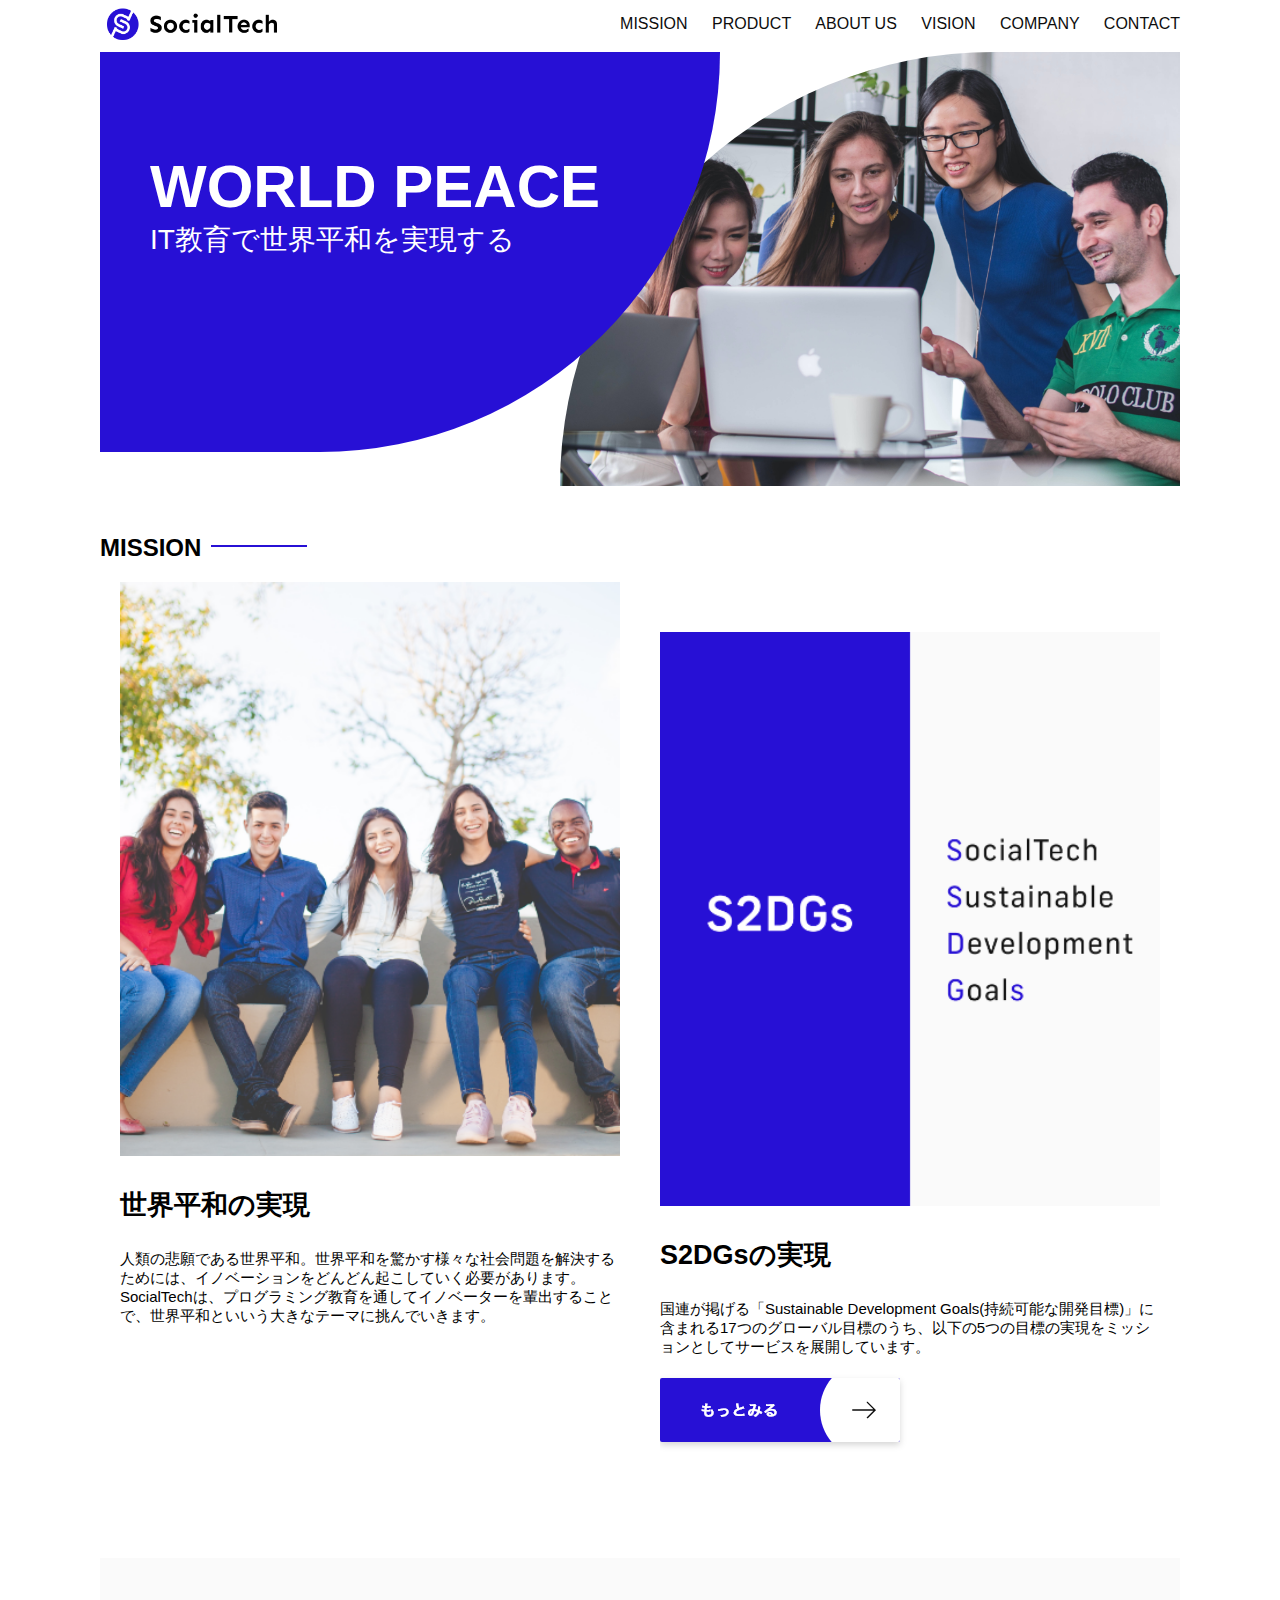
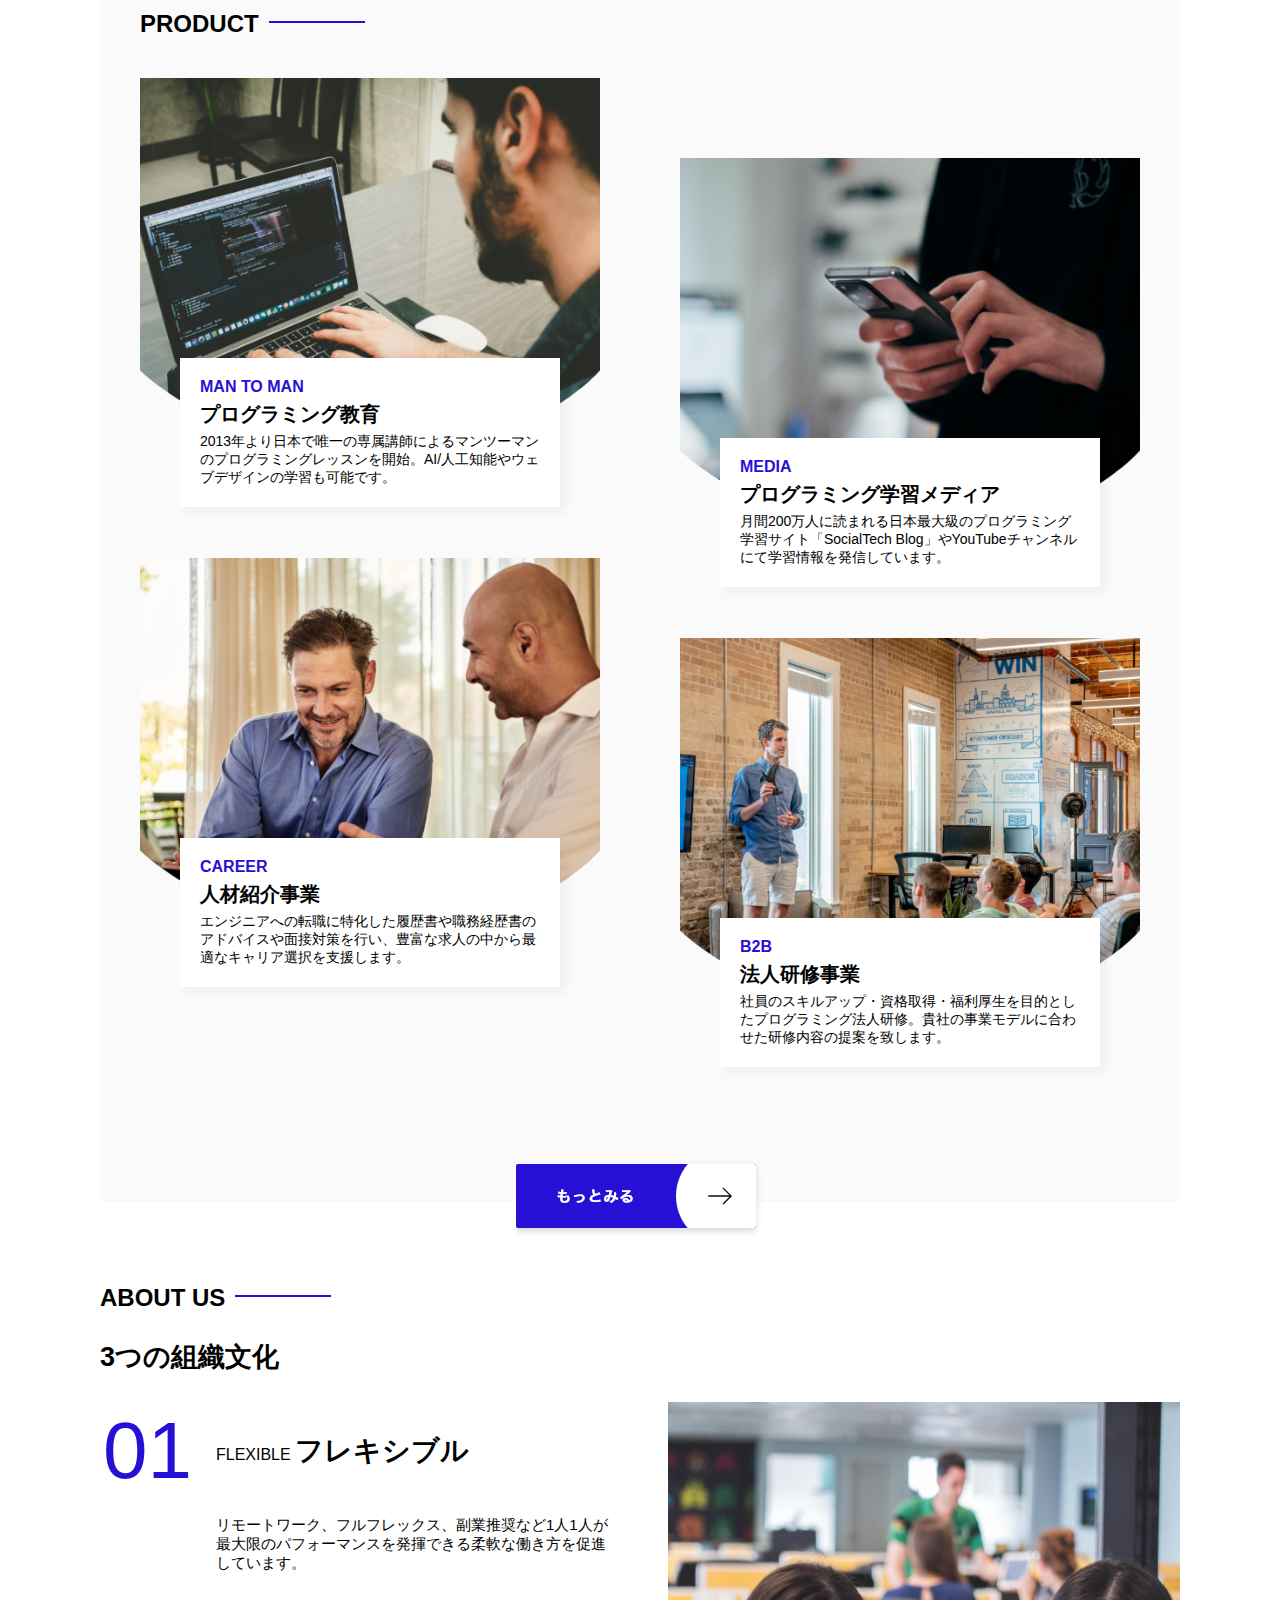
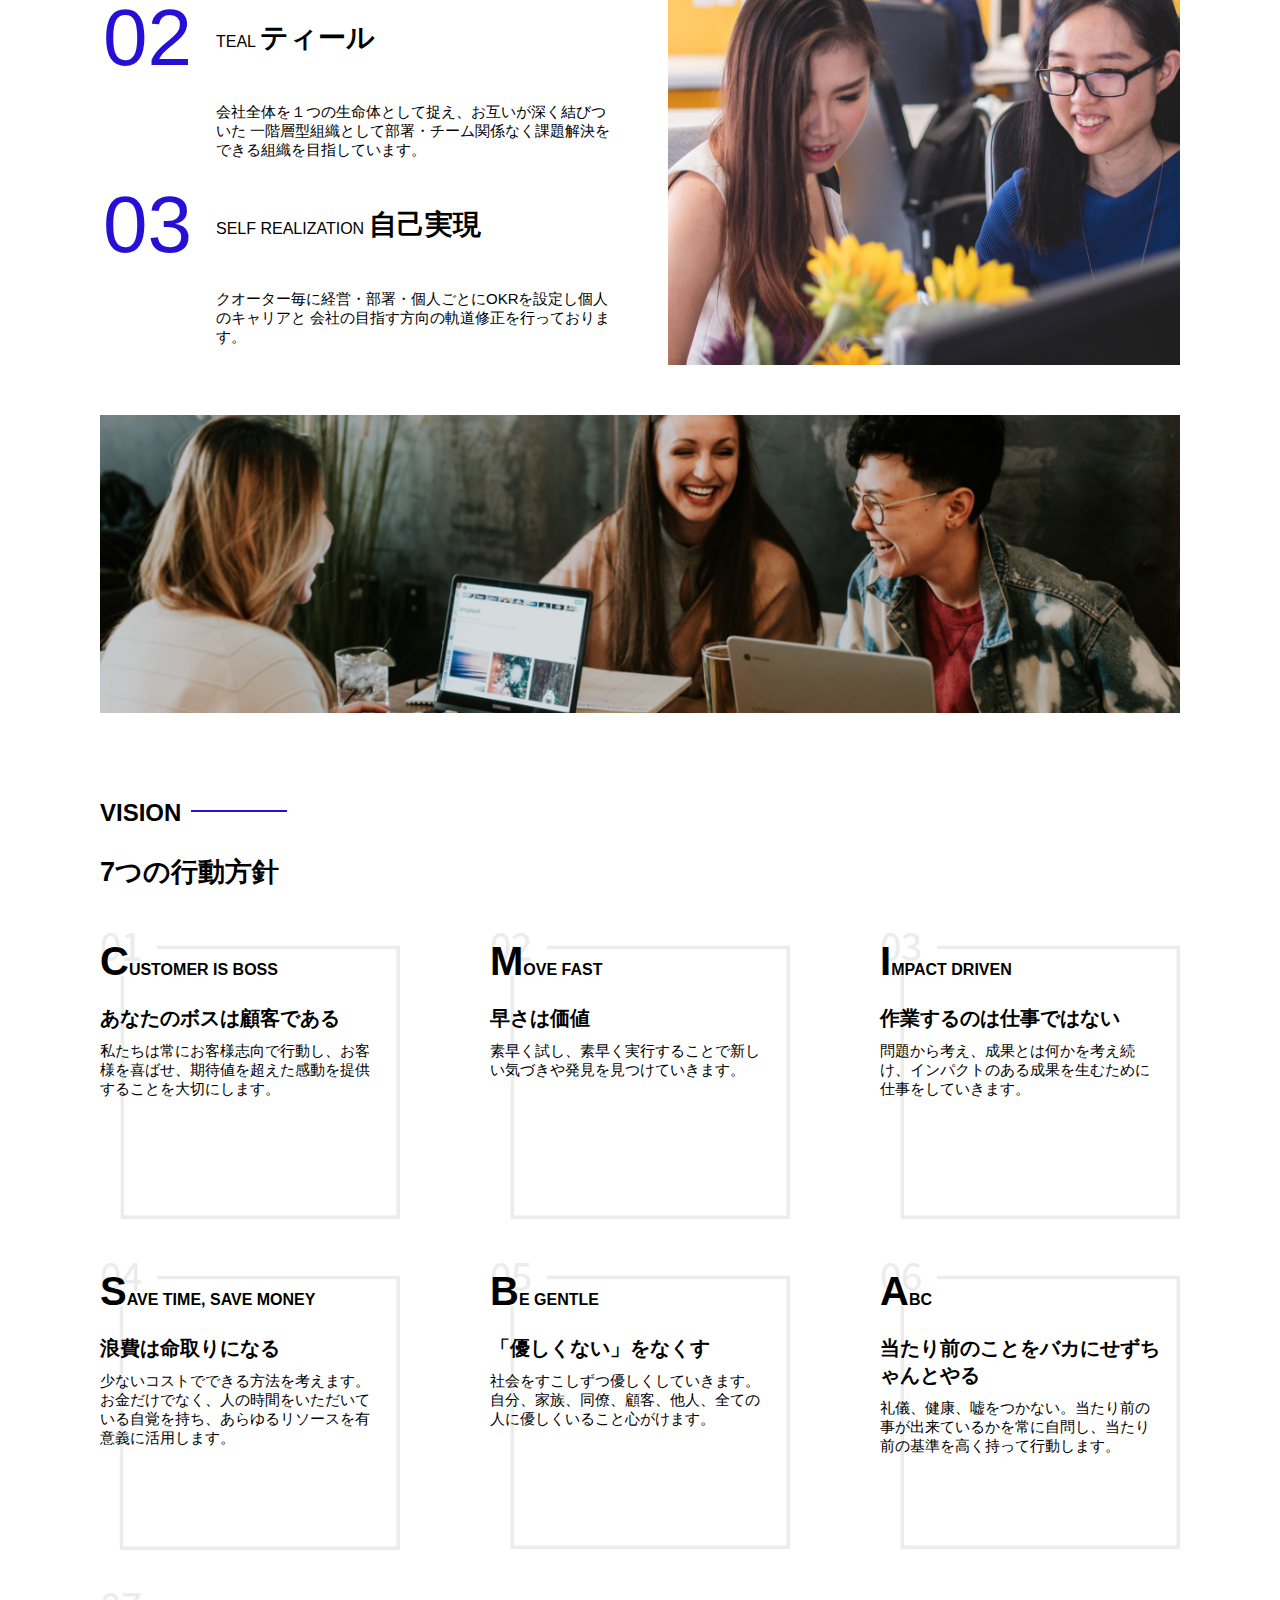
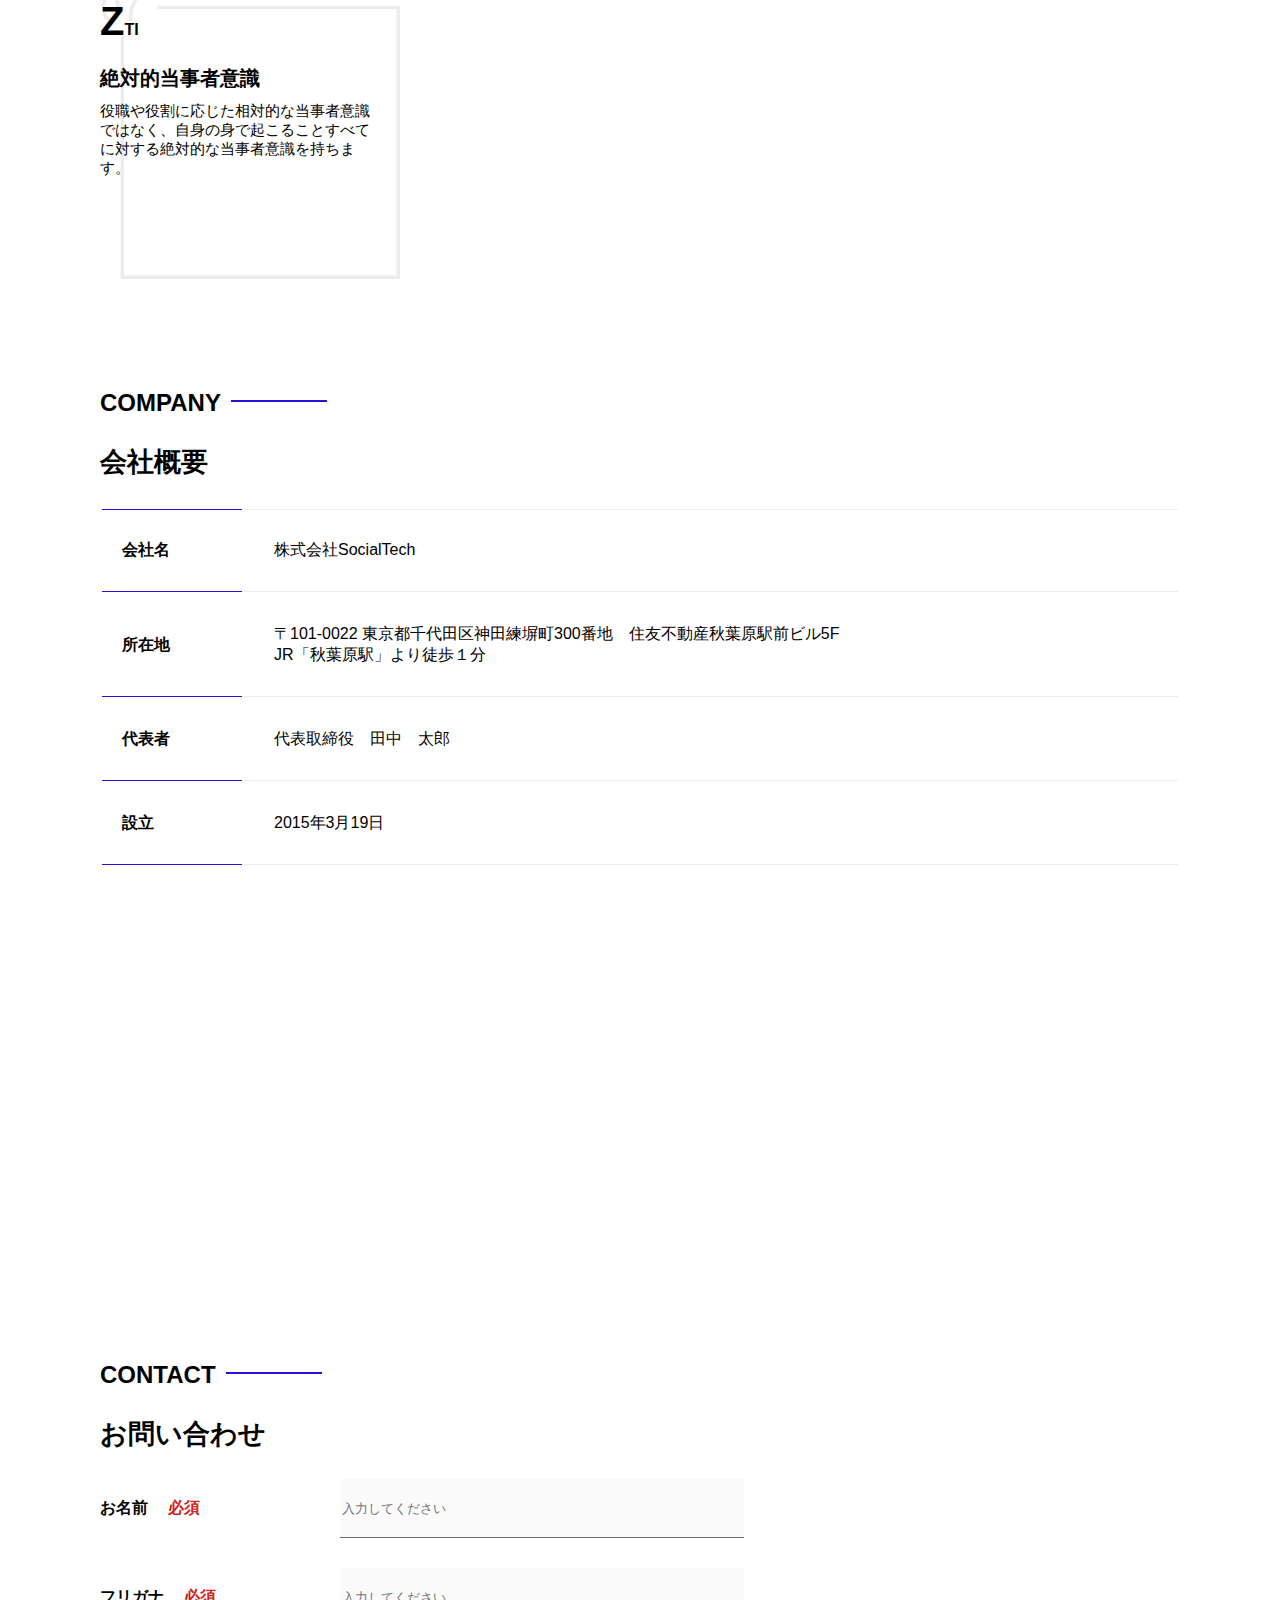
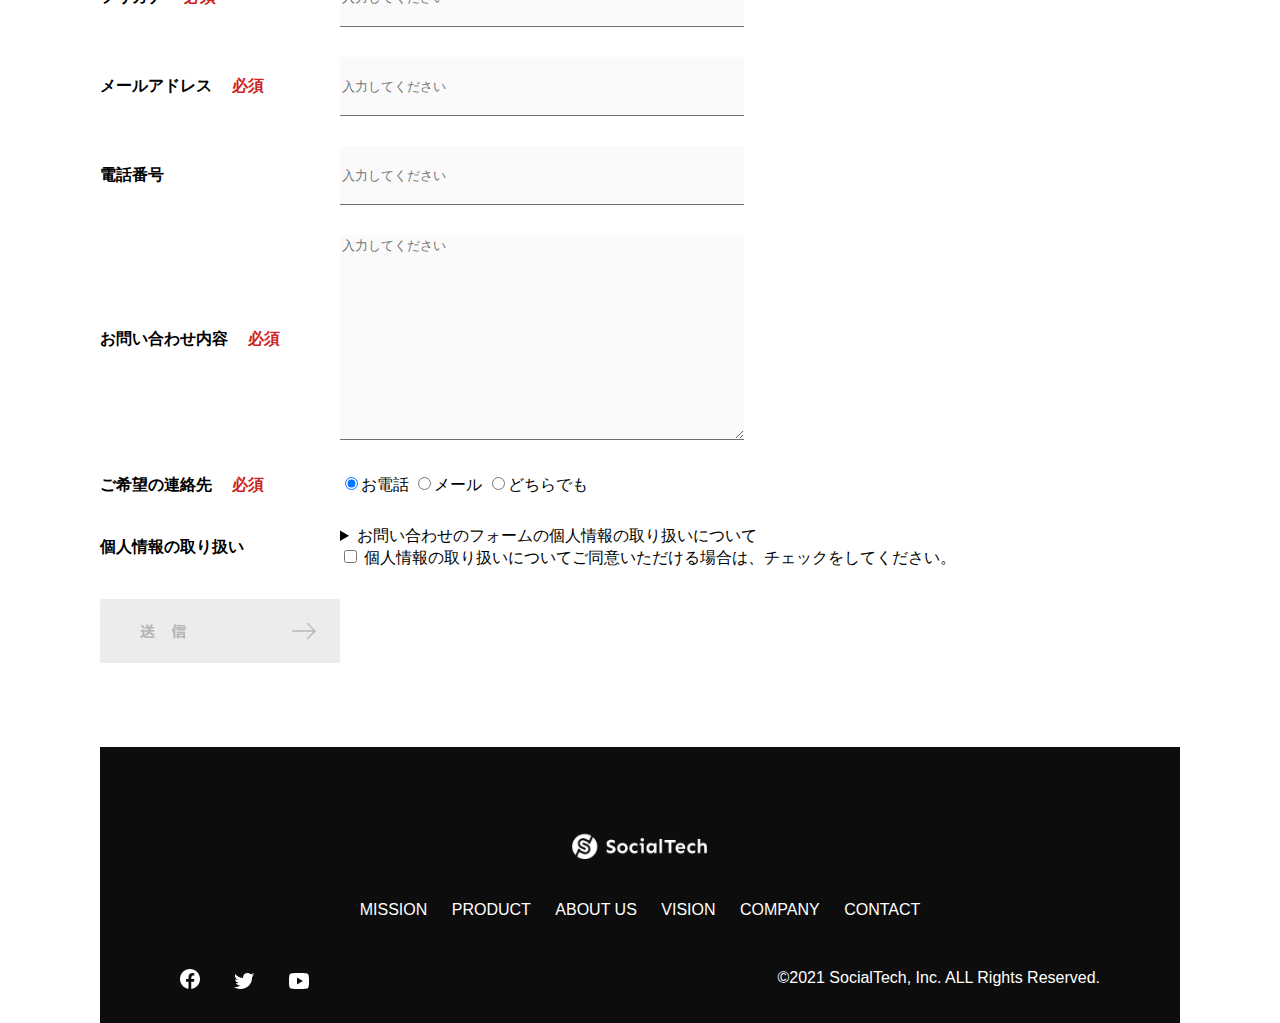
==== commit 7e709bec: "Add files via upload" ====
--- a/socialtech/index.html
+++ b/socialtech/index.html
@@ -26,8 +26,8 @@
       
       <!--スマホ用ナビゲーション-->
       <nav id="nav-sp">
-        <img id="close" src="images/button-close.png" alt="ナビゲーションを閉じる"　onclick="document.getElementById('nav-sp').style.display = 'none'">
-        <a id="logo-sp"　href="index.html" onclick="document.getElementById('nav-sp').style.display = 'none'">
+        <img id="close"src="images/button-close.png" alt="ナビゲーションを閉じる"onclick="document.getElementById('nav-sp').style.display = 'none'">
+        <a id="logo-sp"href="index.html" onclick="document.getElementById('nav-sp').style.display = 'none'">
         <img src="images/logo-sp.png" alt="トップページに戻る"></a>
         <a class="menu" href="mission.html" onclick="document.getElementById('nav-sp').style.display = 'none'">MISSION</a>
         <a class="menu" href="product.html" onclick="document.getElementById('nav-sp').style.display = 'none'">PRODUCT</a>
--- a/socialtech/style.css
+++ b/socialtech/style.css
@@ -20,6 +20,13 @@
   display:flex;
   justify-content:space-between;
  }
+
+ /*ナビゲーションのレイアウト*/
+ #nav-pc{
+  font-saize:14px;
+  padding-top:15px;
+ }
+ 
 /*ナビゲーションのリンクの装飾設定*/
 #nav-pc > a{
   text-decoration:none;
